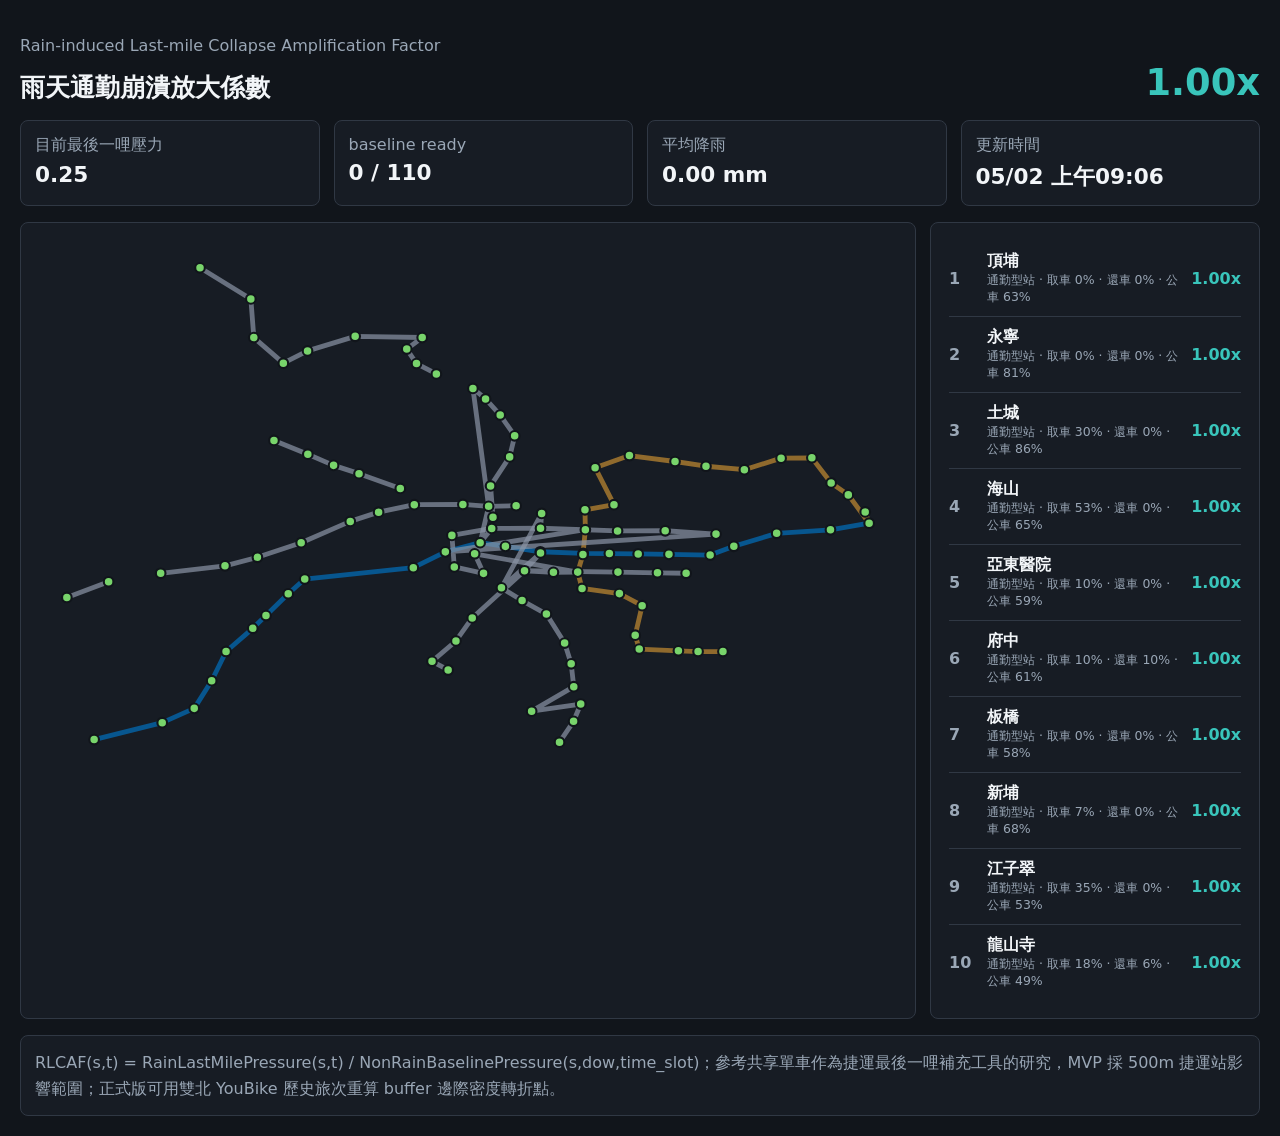
==== 雨天通勤崩潰放大係數/dashboard_component/widget.html @ e6ca352c "chore: remove unused configuration and service files" ====
<!DOCTYPE html>
<html lang="zh-TW">
<head>
  <meta charset="UTF-8">
  <meta name="viewport" content="width=device-width, initial-scale=1.0">
  <title>雨天通勤崩潰放大係數組件</title>
  <link rel="stylesheet" href="widget.css">
</head>
<body>
  <article class="rlcaf-widget">
    <header>
      <div>
        <p>Rain-induced Last-mile Collapse Amplification Factor</p>
        <h1>雨天通勤崩潰放大係數</h1>
      </div>
      <strong id="metricValue">--</strong>
    </header>

    <section class="summary-grid">
      <div><span>目前最後一哩壓力</span><b id="pressureValue">--</b></div>
      <div><span>baseline ready</span><b id="baselineValue">--</b></div>
      <div><span>平均降雨</span><b id="rainValue">--</b></div>
      <div><span>更新時間</span><b id="updateValue">--</b></div>
    </section>

    <section class="content-grid">
      <div class="network-panel">
        <svg id="networkSvg" viewBox="0 0 900 560" role="img" aria-label="雙北捷運路網 RLCAF"></svg>
      </div>
      <ol id="rankList" class="rank-list"></ol>
    </section>

    <footer id="methodText"></footer>
  </article>
  <div id="tooltip" class="tooltip"></div>
  <script src="widget.js"></script>
</body>
</html>
---- 雨天通勤崩潰放大係數/dashboard_component/widget.css ----
:root {
  color-scheme: dark;
  font-family: Inter, "Noto Sans TC", system-ui, sans-serif;
  --bg: #11151b;
  --surface: #171c24;
  --line: #303844;
  --text: #f2f5f8;
  --muted: #9aa7b6;
  --teal: #39c5bb;
  --amber: #f4b942;
}

* {
  box-sizing: border-box;
}

body {
  margin: 0;
  background: var(--bg);
  color: var(--text);
}

.rlcaf-widget {
  min-height: 100vh;
  padding: 20px;
  background: var(--bg);
}

header,
.summary-grid,
.content-grid {
  display: grid;
  gap: 14px;
}

header {
  grid-template-columns: 1fr auto;
  align-items: end;
  margin-bottom: 16px;
}

header p,
footer,
.summary-grid span,
.rank-list span span {
  color: var(--muted);
}

h1 {
  margin: 4px 0 0;
  font-size: 1.55rem;
  letter-spacing: 0;
}

header strong {
  font-size: 2.3rem;
  color: var(--teal);
}

.summary-grid {
  grid-template-columns: repeat(4, minmax(0, 1fr));
  margin-bottom: 16px;
}

.summary-grid div,
.network-panel,
.rank-list,
footer {
  border: 1px solid var(--line);
  border-radius: 8px;
  background: var(--surface);
}

.summary-grid div {
  padding: 14px;
}

.summary-grid b {
  display: block;
  margin-top: 6px;
  font-size: 1.35rem;
}

.content-grid {
  grid-template-columns: minmax(0, 1fr) 330px;
}

.network-panel {
  min-height: 540px;
  padding: 12px;
}

#networkSvg {
  display: block;
  width: 100%;
  height: 540px;
}

.metro-line {
  fill: none;
  stroke-width: 5;
  stroke-linecap: round;
  stroke-linejoin: round;
  opacity: 0.7;
}

.station-point {
  stroke: #11151b;
  stroke-width: 2.2;
  cursor: pointer;
}

.station-point:hover {
  stroke: var(--text);
}

.rank-list {
  margin: 0;
  padding: 18px;
  list-style: none;
}

.rank-list li {
  display: grid;
  grid-template-columns: 28px 1fr auto;
  gap: 10px;
  padding: 10px 0;
  border-bottom: 1px solid var(--line);
  align-items: center;
}

.rank-list li:last-child {
  border-bottom: 0;
}

.rank-index {
  color: var(--muted);
  font-weight: 700;
}

.rank-name {
  font-weight: 800;
}

.rank-name span {
  display: block;
  font-size: 0.78rem;
  font-weight: 500;
}

.rank-score {
  color: var(--teal);
  font-weight: 900;
}

footer {
  margin-top: 16px;
  padding: 14px;
  line-height: 1.6;
}

.tooltip {
  position: fixed;
  z-index: 20;
  display: none;
  max-width: 280px;
  padding: 10px 12px;
  border: 1px solid var(--line);
  border-radius: 8px;
  background: #0f1318;
  color: var(--text);
  font-size: 0.85rem;
  pointer-events: none;
}

@media (max-width: 900px) {
  .summary-grid,
  .content-grid {
    grid-template-columns: 1fr;
  }
}
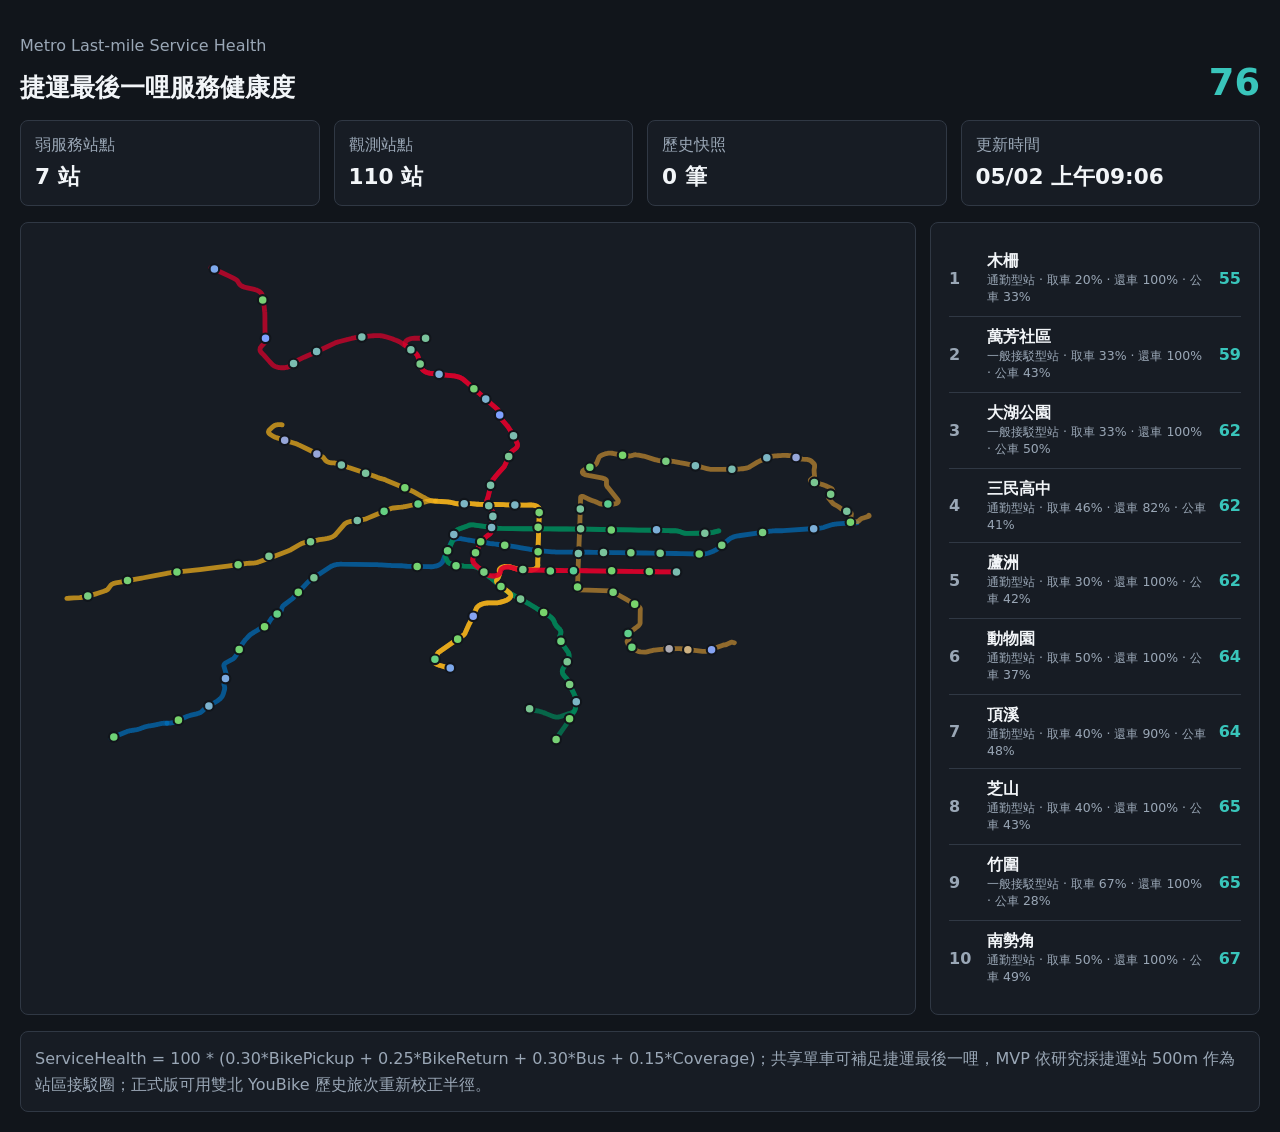
==== commit 85651555: "chore: remove unused file configurations and associated service logic" ====
--- a/雨天通勤崩潰放大係數/dashboard_component/widget.html
+++ b/雨天通勤崩潰放大係數/dashboard_component/widget.html
@@ -3,29 +3,29 @@
 <head>
   <meta charset="UTF-8">
   <meta name="viewport" content="width=device-width, initial-scale=1.0">
-  <title>雨天通勤崩潰放大係數組件</title>
+  <title>捷運最後一哩服務健康度組件</title>
   <link rel="stylesheet" href="widget.css">
 </head>
 <body>
-  <article class="rlcaf-widget">
+  <article class="last-mile-widget">
     <header>
       <div>
-        <p>Rain-induced Last-mile Collapse Amplification Factor</p>
-        <h1>雨天通勤崩潰放大係數</h1>
+        <p>Metro Last-mile Service Health</p>
+        <h1>捷運最後一哩服務健康度</h1>
       </div>
       <strong id="metricValue">--</strong>
     </header>
 
     <section class="summary-grid">
-      <div><span>目前最後一哩壓力</span><b id="pressureValue">--</b></div>
-      <div><span>baseline ready</span><b id="baselineValue">--</b></div>
-      <div><span>平均降雨</span><b id="rainValue">--</b></div>
+      <div><span>弱服務站點</span><b id="pressureValue">--</b></div>
+      <div><span>觀測站點</span><b id="baselineValue">--</b></div>
+      <div><span>歷史快照</span><b id="historyValue">--</b></div>
       <div><span>更新時間</span><b id="updateValue">--</b></div>
     </section>
 
     <section class="content-grid">
       <div class="network-panel">
-        <svg id="networkSvg" viewBox="0 0 900 560" role="img" aria-label="雙北捷運路網 RLCAF"></svg>
+        <svg id="networkSvg" viewBox="0 0 900 560" role="img" aria-label="雙北捷運最後一哩服務健康度"></svg>
       </div>
       <ol id="rankList" class="rank-list"></ol>
     </section>
--- a/雨天通勤崩潰放大係數/dashboard_component/widget.css
+++ b/雨天通勤崩潰放大係數/dashboard_component/widget.css
@@ -20,7 +20,7 @@
   color: var(--text);
 }
 
-.rlcaf-widget {
+.last-mile-widget {
   min-height: 100vh;
   padding: 20px;
   background: var(--bg);
